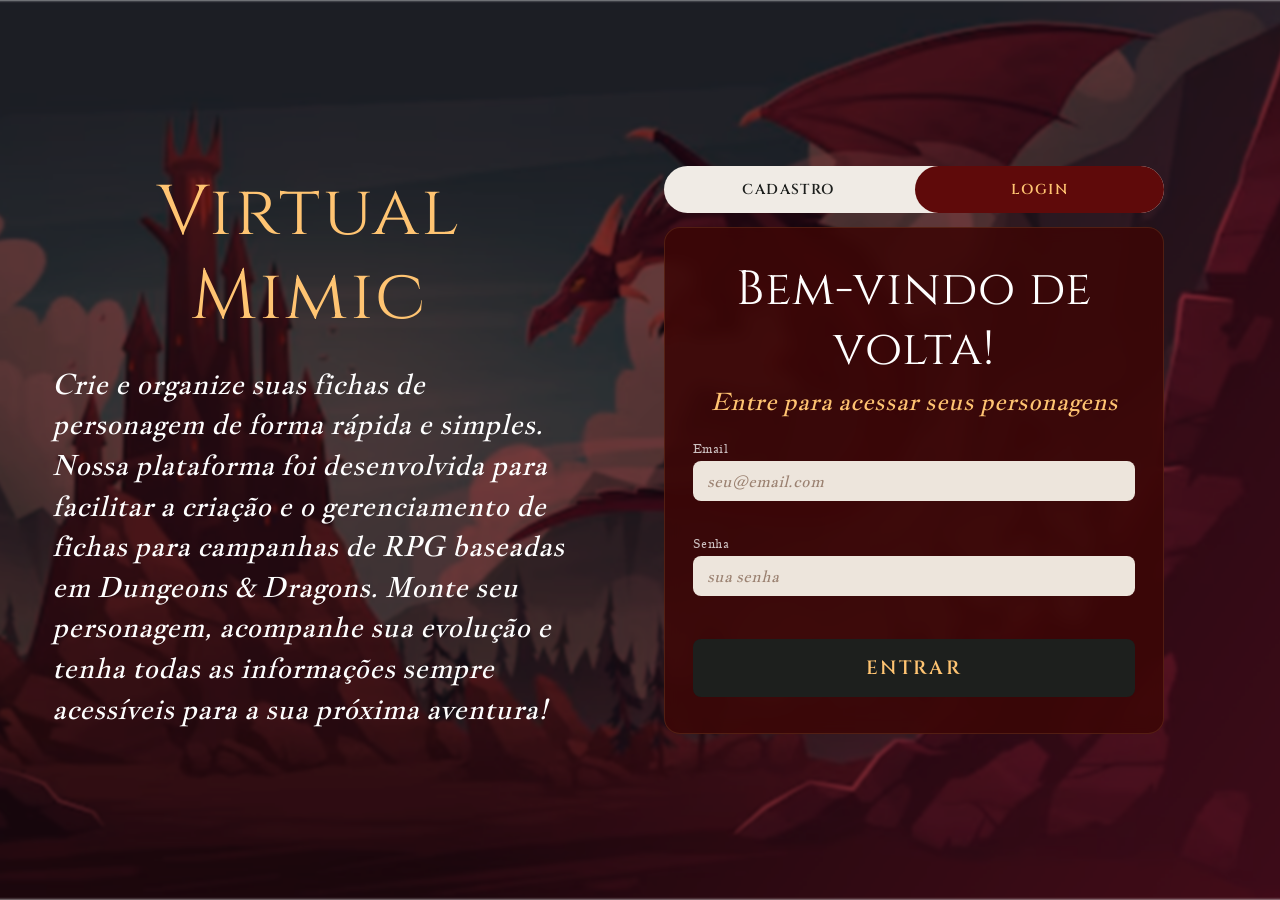
==== src/main/resources/static/frontend/index.html @ af2a7819 "Refactoring project structure (frontend)" ====
<!DOCTYPE html>
<html lang="pt-BR">
<head>
  <meta charset="UTF-8">
  <meta name="viewport" content="width=device-width, initial-scale=1.0">
  <title>Virtual Mimic - Pagina inicial</title>
  <link rel="preconnect" href="https://fonts.googleapis.com">
  <link rel="preconnect" href="https://fonts.gstatic.com" crossorigin>
  <link href="https://fonts.googleapis.com/css2?family=IM+Fell+DW+Pica+SC&family=Jacques+Francois&family=Cinzel:wght@400;600;700&family=Crimson+Text:ital,wght@0,400;0,600;1,400;1,600&display=swap" rel="stylesheet">
  <link rel="stylesheet" href="css/style.css">
</head>
<body>

  <main class="auth-layout" role="main">

    <section class="left-panel" aria-label="Apresentação">
      <h1 class="brand-title">Virtual Mimic</h1>
      <p class="brand-desc">
        Crie e organize suas fichas de personagem de forma rápida e simples.
        Nossa plataforma foi desenvolvida para facilitar a criação e o gerenciamento
        de fichas para campanhas de RPG baseadas em Dungeons &amp; Dragons.
        Monte seu personagem, acompanhe sua evolução e tenha todas as informações
        sempre acessíveis para a sua próxima aventura!
      </p>
    </section>

    <section class="right-panel" aria-label="Acesso">

      <div class="tab-switcher" role="tablist" aria-label="Modo de acesso">
        <button class="tab" role="tab" data-tab="register"
                aria-controls="register-form" aria-selected="false">
          CADASTRO
        </button>
        <button class="tab active" role="tab" data-tab="login"
                aria-controls="login-form" aria-selected="true">
          LOGIN
        </button>
      </div>

      <div class="auth-card">

        <header class="card-header">
          <h2 class="card-title" id="card-title">Bem-vindo de volta!</h2>
          <p class="card-subtitle" id="card-subtitle">Entre para acessar seus personagens</p>
        </header>

        <form id="login-form" class="form" novalidate aria-label="Login">

          <div class="field">
            <label class="label" for="login-email">Email</label>
            <input class="input" type="email" id="login-email"
                   placeholder="seu@email.com"
                   autocomplete="email" required>
            <span class="field-error" id="login-email-err" aria-live="polite"></span>
          </div>

          <div class="field">
            <label class="label" for="login-password">Senha</label>
            <input class="input" type="password" id="login-password"
                   placeholder="sua senha"
                   autocomplete="current-password" required minlength="8">
            <span class="field-error" id="login-password-err" aria-live="polite"></span>
          </div>

          <div class="form-alert hidden" id="login-alert" role="alert"></div>

          <button class="btn-submit" type="submit" id="login-submit">
            Entrar
          </button>

        </form>

        <form id="register-form" class="form hidden" novalidate aria-label="Cadastro">

          <div class="field">
            <label class="label" for="reg-name">Nome de usuário</label>
            <input class="input" type="text" id="reg-name"
                   placeholder="seu nome"
                   autocomplete="name" required minlength="2" maxlength="100">
            <span class="field-error" id="reg-name-err" aria-live="polite"></span>
          </div>

          <div class="field">
            <label class="label" for="reg-email">Email</label>
            <input class="input" type="email" id="reg-email"
                   placeholder="seu@email.com"
                   autocomplete="email" required>
            <span class="field-error" id="reg-email-err" aria-live="polite"></span>
          </div>

          <div class="field">
            <label class="label" for="reg-password">Senha</label>
            <input class="input" type="password" id="reg-password"
                   placeholder="sua senha"
                   autocomplete="new-password" required minlength="8">
            <span class="field-error" id="reg-password-err" aria-live="polite"></span>
          </div>

          <div class="field">
            <label class="label" for="reg-confirm">Confirme sua senha</label>
            <input class="input" type="password" id="reg-confirm"
                   placeholder="digite sua senha novamente"
                   autocomplete="new-password" required minlength="8">
            <span class="field-error" id="reg-confirm-err" aria-live="polite"></span>
          </div>

          <div class="form-alert hidden" id="register-alert" role="alert"></div>

          <button class="btn-submit" type="submit" id="register-submit">
            Cadastrar
          </button>

        </form>

      </div>
    </section>

  </main>

  <script src="js/api.js"></script>
  <script src="js/auth.js"></script>
</body>
</html>
---- src/main/resources/static/frontend/css/style.css ----
:root {
  --clr-bg:          #5F0A0A;
  --clr-gold-light:  #FFC472;
  --clr-gold-dark:   #BF8C46;
  --clr-white:       #FEFEFE;
  --clr-dark:        #1D1F1D;

  --accent:          var(--clr-gold-light);
  --accent-hover:    #ffcf88;
  --accent-dim:      var(--clr-gold-dark);

  --card-bg:         rgba(60, 6, 6, 0.88);

  --tab-container-bg:  #f0ebe5;
  --tab-active-bg:     var(--clr-bg);
  --tab-active-text:   var(--clr-gold-light);
  --tab-inactive-text: var(--clr-dark);

  --input-bg:           #ede5dc;
  --input-text:         var(--clr-dark);
  --input-placeholder:  #9a8070;
  --input-focus-shadow: 0 0 0 2px rgba(255, 196, 114, 0.45);

  --left-title:  var(--clr-gold-light);
  --left-body:   var(--clr-white);

  --error:      #e05050;
  --error-bg:   rgba(224, 80, 80, 0.12);
  --success:    #4fa86b;
  --success-bg: rgba(79, 168, 107, 0.12);

  --radius-input: 8px;
  --radius-card:  16px;
  --radius-pill:  999px;
  --transition:   180ms ease;

  --font-display: 'IM Fell DW Pica SC', 'Cinzel', serif;
  --font-body:    'Jacques Francois', 'Crimson Text', Georgia, serif;
}

*, *::before, *::after { box-sizing: border-box; margin: 0; padding: 0; }

html { font-size: 16px; }

body {
  font-family: var(--font-body);
  min-height: 100vh;
  color: var(--left-body);
  background: url('../assets/background_cadastro.svg') center center / cover no-repeat fixed;
}

.hidden { display: none !important; }

.auth-layout {
  display: flex;
  min-height: 100vh;
  align-items: center;
}

.left-panel {
  flex: 0 0 45%;
  padding: 60px 10px 60px 52px;
  display: flex;
  flex-direction: column;
  justify-content: center;
  align-items: flex-end;
  text-align: left;
  gap: 24px;
}

.brand-title {
  font-family: var(--font-display);
  font-size: 4.4rem;
  font-weight: 400;
  color: var(--left-title);
  letter-spacing: 0.03em;
  line-height: 1.2;
  width: 100%;
  max-width: 680px;
  text-align: center;
}

.brand-desc {
  font-family: var(--font-body);
  font-size: 1.75rem;
  line-height: 1.45;
  color: var(--left-body);
  font-style: italic;
  width: 100%;
  max-width: 680px;
}

.right-panel {
  flex: 0 0 55%;
  display: flex;
  flex-direction: column;
  align-items: center;
  justify-content: center;
  padding: 60px 52px 60px 24px;
  gap: 14px;
}

.tab-switcher {
  display: flex;
  background: var(--tab-container-bg);
  border-radius: var(--radius-pill);
  padding: 0px;
  width: 100%;
  max-width: 500px;
  gap: 2px;
}

.tab {
  flex: 1;
  padding: 14px 24px;
  background: transparent;
  border: none;
  border-radius: var(--radius-pill);
  color: var(--tab-inactive-text);
  font-family: var(--font-display);
  font-size: 0.90rem;
  font-weight: 600;
  letter-spacing: 0.10em;
  cursor: pointer;
  transition: background var(--transition), color var(--transition);
  white-space: nowrap;
}

.tab.active {
  background: var(--tab-active-bg);
  color: var(--tab-active-text);
}

.auth-card {
  width: 100%;
  max-width: 500px;
  background: var(--card-bg);
  border-radius: var(--radius-card);
  padding: 32px 28px 36px;
  backdrop-filter: blur(8px);
  -webkit-backdrop-filter: blur(8px);
  border: 1px solid rgba(191, 140, 70, 0.18);
}

.card-header {
  text-align: center;
  margin-bottom: 24px;
}

.card-title {
  font-family: var(--font-display);
  font-size: 3.00rem;
  font-weight: 400;
  color: var(--clr-white);
  letter-spacing: 0.02em;
  line-height: 1.25;
  margin-bottom: 6px;
}

.card-subtitle {
  font-family: var(--font-body);
  font-size: 1.50rem;
  color: var(--accent);
  font-style: italic;
}

.form {
  display: flex;
  flex-direction: column;
  gap: 14px;
}

.field {
  display: flex;
  flex-direction: column;
  gap: 5px;
}

.label {
  font-family: var(--font-body);
  font-size: 0.78rem;
  font-weight: 400;
  color: rgba(254, 254, 254, 0.75);
  letter-spacing: 0.04em;
}

.input {
  width: 100%;
  background: var(--input-bg);
  border: none;
  border-radius: var(--radius-input);
  padding: 10px 14px;
  color: var(--input-text);
  font-family: var(--font-body);
  font-size: 1rem;
  outline: none;
  transition: box-shadow var(--transition);
  -webkit-appearance: none;
  appearance: none;
}

.input::placeholder {
  color: var(--input-placeholder);
  font-style: italic;
}

.input:focus {
  box-shadow: var(--input-focus-shadow);
}

.input.error {
  box-shadow: 0 0 0 2px rgba(224, 80, 80, 0.5);
}

.field-error {
  font-size: 0.8rem;
  color: var(--error);
  min-height: 1rem;
  font-style: italic;
}

.form-alert {
  padding: 9px 14px;
  border-radius: var(--radius-input);
  font-size: 0.9rem;
  font-style: italic;
  text-align: center;
}

.form-alert.alert-error {
  background: var(--error-bg);
  color: var(--error);
  border: 1px solid rgba(224, 80, 80, 0.25);
}

.form-alert.alert-success {
  background: var(--success-bg);
  color: var(--success);
  border: 1px solid rgba(79, 168, 107, 0.25);
}

.btn-submit {
  width: 100%;
  margin-top: 8px;
  padding: 16px 24px;
  background: var(--clr-dark);
  border: none;
  border-radius: var(--radius-input);
  color: var(--clr-gold-light);
  font-family: var(--font-display);
  font-size: 1.2rem;
  font-weight: 600;
  letter-spacing: 0.12em;
  text-transform: uppercase;
  cursor: pointer;
  transition: background var(--transition), transform var(--transition), opacity var(--transition);
}

.btn-submit:hover:not(:disabled) {
  background: #2a2e1a;
  transform: scale(1.04);
}

.btn-submit:disabled {
  opacity: 0.55;
  cursor: not-allowed;
}

.app-body {
  background: url('../assets/background_cadastro.svg') center center / cover no-repeat fixed;
  min-height: 100vh;
}

.topbar {
  position: sticky;
  top: 0;
  z-index: 100;
  background: rgba(13, 3, 3, 0.85);
  border-bottom: 1px solid rgba(255, 196, 114, 0.15);
  backdrop-filter: blur(8px);
}

.topbar-inner {
  max-width: 1200px;
  margin: 0 auto;
  padding: 0 32px;
  height: 58px;
  display: flex;
  align-items: center;
  justify-content: space-between;
}

.brand-sm {
  display: flex;
  align-items: center;
  gap: 8px;
}

.brand-icon { font-size: 1.2rem; }

.brand-title-sm {
  font-family: var(--font-display);
  font-size: 1.15rem;
  color: var(--accent);
  letter-spacing: 0.04em;
}

.user-info {
  display: flex;
  align-items: center;
  gap: 16px;
}

.user-greeting {
  font-family: var(--font-body);
  font-size: 0.9rem;
  color: rgba(254, 254, 254, 0.70);
  font-style: italic;
}

.btn-logout {
  padding: 6px 16px;
  background: transparent;
  border: 1px solid rgba(255, 196, 114, 0.35);
  border-radius: var(--radius-pill);
  color: var(--accent);
  font-family: var(--font-display);
  font-size: 0.70rem;
  font-weight: 400;
  letter-spacing: 0.08em;
  cursor: pointer;
  transition: border-color var(--transition), background var(--transition);
}

.btn-logout:hover {
  border-color: var(--accent);
  background: rgba(255, 196, 114, 0.08);
}

.app-main {
  max-width: 1200px;
  margin: 0 auto;
  padding: 40px 32px;
}

.page-header {
  display: flex;
  align-items: center;
  justify-content: space-between;
  margin-bottom: 32px;
  padding-bottom: 16px;
  border-bottom: 1px solid rgba(255, 196, 114, 0.15);
}

.page-title {
  font-family: var(--font-display);
  font-size: 1.6rem;
  color: var(--accent);
  letter-spacing: 0.04em;
}

.btn-primary {
  padding: 10px 22px;
  background: var(--clr-dark);
  border: none;
  border-radius: var(--radius-input);
  color: var(--accent);
  font-family: var(--font-display);
  font-size: 0.78rem;
  font-weight: 400;
  letter-spacing: 0.08em;
  cursor: pointer;
  transition: background var(--transition), box-shadow var(--transition);
}

.btn-primary:hover {
  background: #2a2e1a;
  box-shadow: 0 0 14px rgba(255, 196, 114, 0.25);
}

.characters-grid {
  display: grid;
  grid-template-columns: repeat(auto-fill, minmax(280px, 1fr));
  gap: 24px;
}

.empty-state {
  grid-column: 1 / -1;
  display: flex;
  flex-direction: column;
  align-items: center;
  justify-content: center;
  padding: 100px 24px;
  text-align: center;
  gap: 20px;
}

.empty-shield {
  width: 96px;
  height: 96px;
  opacity: 0.35;
}

.empty-title {
  font-family: var(--font-display);
  font-size: 1.3rem;
  color: var(--clr-white);
  letter-spacing: 0.04em;
  line-height: 1.4;
  max-width: 420px;
}

.character-card {
  background: var(--card-bg);
  border: 1px solid rgba(191, 140, 70, 0.22);
  border-radius: var(--radius-card);
  padding: 28px 22px 22px;
  display: flex;
  flex-direction: column;
  align-items: center;
  gap: 10px;
  backdrop-filter: blur(6px);
  cursor: pointer;
  transition: border-color var(--transition), box-shadow var(--transition);
}

.character-card:hover {
  border-color: rgba(255, 196, 114, 0.45);
  box-shadow: 0 4px 24px rgba(0, 0, 0, 0.40);
}

.card-class-icon {
  width: 64px;
  height: 64px;
  background: rgba(191, 140, 70, 0.15);
  border: 1px solid rgba(191, 140, 70, 0.30);
  border-radius: 50%;
  display: flex;
  align-items: center;
  justify-content: center;
  font-size: 1.6rem;
  margin-bottom: 4px;
}

.card-name {
  font-family: var(--font-display);
  font-size: 1.05rem;
  color: var(--accent);
  letter-spacing: 0.04em;
  text-align: center;
}

.card-meta {
  font-family: var(--font-body);
  font-size: 0.88rem;
  color: rgba(254, 254, 254, 0.60);
  font-style: italic;
  text-align: center;
}

.card-level {
  font-family: var(--font-display);
  font-size: 0.72rem;
  letter-spacing: 0.10em;
  color: var(--accent-dim);
  text-transform: uppercase;
  padding: 4px 14px;
  border: 1px solid rgba(191, 140, 70, 0.25);
  border-radius: var(--radius-pill);
  margin-top: 4px;
}

.card-divider {
  width: 100%;
  height: 1px;
  background: rgba(191, 140, 70, 0.12);
  margin: 4px 0;
}

.card-actions {
  display: flex;
  gap: 8px;
  width: 100%;
  margin-top: 4px;
}

.btn-card {
  flex: 1;
  padding: 8px;
  background: transparent;
  border: 1px solid rgba(255, 196, 114, 0.25);
  border-radius: var(--radius-input);
  color: var(--accent);
  font-family: var(--font-display);
  font-size: 0.68rem;
  letter-spacing: 0.08em;
  cursor: pointer;
  transition: background var(--transition), border-color var(--transition);
}

.btn-card:hover {
  background: rgba(255, 196, 114, 0.08);
  border-color: rgba(255, 196, 114, 0.50);
}

.btn-card.btn-card-danger {
  color: var(--error);
  border-color: rgba(224, 80, 80, 0.25);
}

.btn-card.btn-card-danger:hover {
  background: rgba(224, 80, 80, 0.08);
  border-color: rgba(224, 80, 80, 0.50);
}

@media (max-width: 768px) {
  .auth-layout {
    flex-direction: column;
    padding: 40px 24px;
    gap: 32px;
    align-items: stretch;
  }

  .left-panel {
    flex: none;
    padding: 0;
    align-items: center;
    text-align: center;
  }

  .brand-title { font-size: 2rem; }
  .brand-desc  { font-size: 0.95rem; }

  .right-panel {
    flex: none;
    padding: 0;
    width: 100%;
  }

  .tab-switcher,
  .auth-card  { max-width: 100%; }

  .page-header { flex-direction: column; align-items: flex-start; gap: 12px; }
  .topbar-inner { padding: 0 16px; }
  .app-main { padding: 28px 16px; }
}
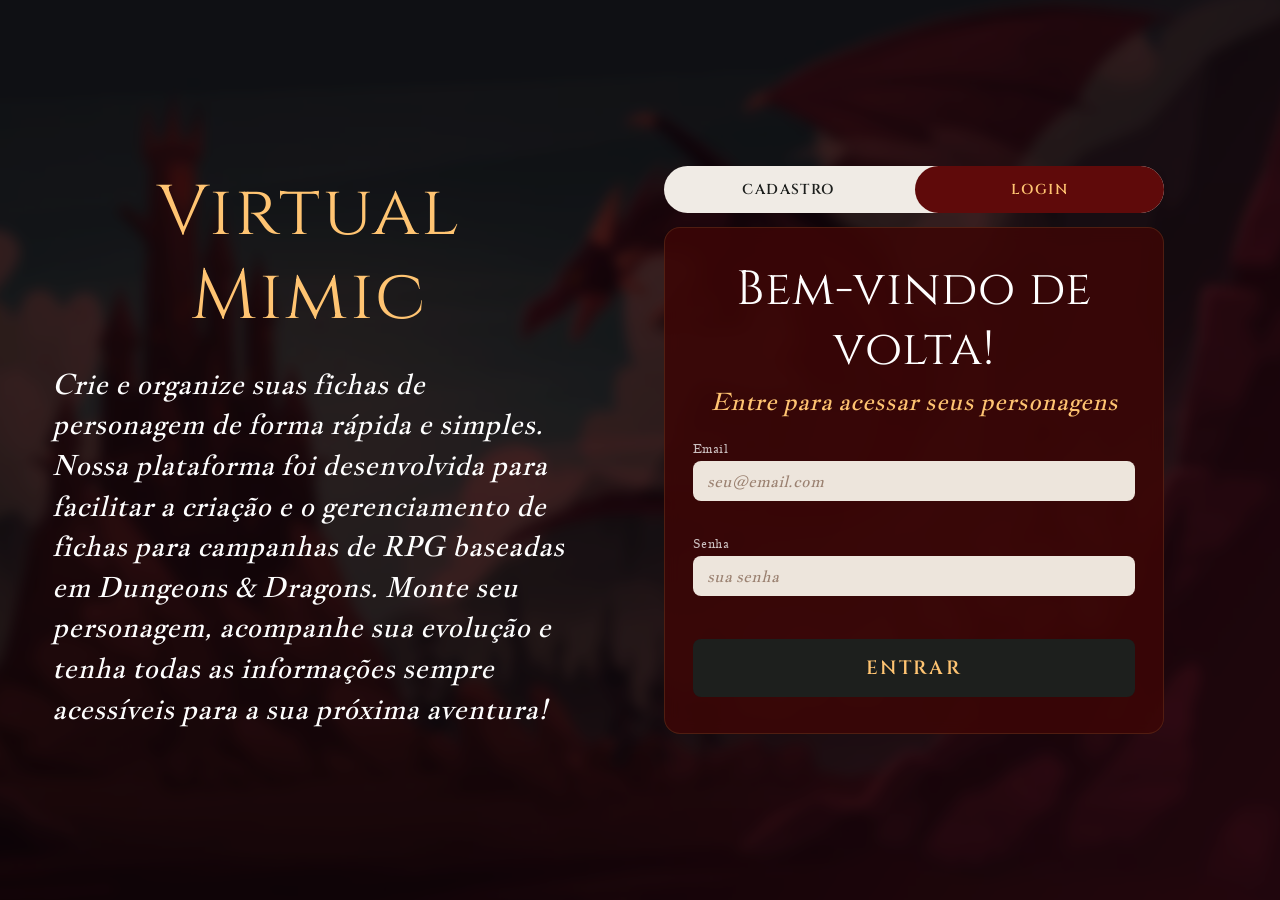
==== commit e19368d0: "Adding remaining screens for the character creation E2E" ====
--- a/src/main/resources/static/frontend/index.html
+++ b/src/main/resources/static/frontend/index.html
@@ -6,10 +6,10 @@
   <title>Virtual Mimic - Pagina inicial</title>
   <link rel="preconnect" href="https://fonts.googleapis.com">
   <link rel="preconnect" href="https://fonts.gstatic.com" crossorigin>
-  <link href="https://fonts.googleapis.com/css2?family=IM+Fell+DW+Pica+SC&family=Jacques+Francois&family=Cinzel:wght@400;600;700&family=Crimson+Text:ital,wght@0,400;0,600;1,400;1,600&display=swap" rel="stylesheet">
+  <link href="https://fonts.googleapis.com/css2?family=IM+Fell+DW+Pica+SC&family=Jacques+Francois&family=Cinzel:wght@400;600;700&family=Crimson+Text:ital,wght@0,400;0,600;1,400&display=swap" rel="stylesheet">
   <link rel="stylesheet" href="css/style.css">
 </head>
-<body>
+<body class="auth-body">
 
   <main class="auth-layout" role="main">
 
--- a/src/main/resources/static/frontend/css/style.css
+++ b/src/main/resources/static/frontend/css/style.css
@@ -6,7 +6,6 @@
   --clr-dark:        #1D1F1D;
 
   --accent:          var(--clr-gold-light);
-  --accent-hover:    #ffcf88;
   --accent-dim:      var(--clr-gold-dark);
 
   --card-bg:         rgba(60, 6, 6, 0.88);
@@ -34,6 +33,13 @@
   --radius-pill:  999px;
   --transition:   180ms ease;
 
+  --card-row-bg:   rgba(60, 6, 6, 0.92);
+  --card-grid-bg:  rgba(60, 6, 6, 0.92);
+  --btn-pill-bg:   rgba(80, 12, 12, 0.95);
+  --btn-pill-hover:rgba(120, 20, 20, 0.95);
+  --hero-text:     rgba(254, 254, 254, 0.92);
+  --divider-gold:  rgba(255, 196, 114, 0.45);
+
   --font-display: 'IM Fell DW Pica SC', 'Cinzel', serif;
   --font-body:    'Jacques Francois', 'Crimson Text', Georgia, serif;
 }
@@ -46,8 +52,33 @@
   font-family: var(--font-body);
   min-height: 100vh;
   color: var(--left-body);
-  background: url('../assets/background_cadastro.svg') center center / cover no-repeat fixed;
-}
+  background: #2a0707;
+}
+
+.auth-body,
+.app-body,
+.creation-body {
+  position: relative;
+  isolation: isolate;
+  min-height: 100vh;
+}
+
+.auth-body::before,
+.app-body::before,
+.creation-body::before {
+  content: '';
+  position: fixed;
+  inset: -20px;
+  z-index: -1;
+  background-position: center top;
+  background-size: cover;
+  background-repeat: no-repeat;
+  filter: blur(6px) brightness(0.55);
+}
+
+.auth-body::before     { background-image: url('../assets/background-cadastro.svg'); }
+.app-body::before      { background-image: url('../assets/background-menu.svg'); }
+.creation-body::before { background-image: url('../assets/background-personagem.svg'); }
 
 .hidden { display: none !important; }
 
@@ -104,7 +135,7 @@
   display: flex;
   background: var(--tab-container-bg);
   border-radius: var(--radius-pill);
-  padding: 0px;
+  padding: 0;
   width: 100%;
   max-width: 500px;
   gap: 2px;
@@ -266,11 +297,6 @@
   cursor: not-allowed;
 }
 
-.app-body {
-  background: url('../assets/background_cadastro.svg') center center / cover no-repeat fixed;
-  min-height: 100vh;
-}
-
 .topbar {
   position: sticky;
   top: 0;
@@ -544,3 +570,1049 @@
   .topbar-inner { padding: 0 16px; }
   .app-main { padding: 28px 16px; }
 }
+
+.creation-body {
+  color: var(--hero-text);
+}
+
+.creation-brand {
+  position: absolute;
+  top: 24px;
+  left: 32px;
+  font-family: var(--font-display);
+  font-size: 1.6rem;
+  color: var(--accent);
+  text-decoration: none;
+  letter-spacing: 0.04em;
+  z-index: 10;
+}
+
+.creation-brand .brand-m { color: var(--clr-white); }
+
+.creation-main {
+  max-width: 980px;
+  margin: 0 auto;
+  padding: 120px 32px 80px;
+}
+
+.creation-hero {
+  display: flex;
+  flex-direction: column;
+  align-items: center;
+  text-align: center;
+  margin-bottom: 28px;
+}
+
+.creation-hero[hidden] { display: none; }
+
+.creation-title {
+  font-family: var(--font-display);
+  font-size: 4rem;
+  color: var(--accent);
+  letter-spacing: 0.04em;
+  line-height: 1.1;
+}
+
+.creation-intro {
+  font-family: var(--font-body);
+  font-style: italic;
+  text-align: center;
+  max-width: 720px;
+  margin: 24px auto;
+  font-size: 1.1rem;
+  line-height: 1.55;
+  color: var(--hero-text);
+}
+
+.creation-toolbar {
+  display: flex;
+  align-items: center;
+  gap: 24px;
+  margin-top: 8px;
+  width: 100%;
+  max-width: 720px;
+  justify-content: flex-start;
+}
+
+.creation-toolbar .creation-hint {
+  font-family: var(--font-display);
+  font-style: italic;
+  font-size: 1.05rem;
+  color: var(--accent-dim);
+  letter-spacing: 0.04em;
+}
+
+.btn-back {
+  font-family: var(--font-display);
+  font-size: 0.85rem;
+  letter-spacing: 0.1em;
+  padding: 8px 24px;
+  background: var(--btn-pill-bg);
+  color: var(--accent);
+  border: 1px solid var(--divider-gold);
+  border-radius: var(--radius-input);
+  text-decoration: none;
+  cursor: pointer;
+  transition: background var(--transition);
+}
+
+.btn-back:hover { background: var(--btn-pill-hover); }
+
+.hero-detail {
+  display: flex;
+  flex-direction: column;
+  align-items: flex-start;
+  gap: 18px;
+  position: relative;
+}
+
+.hero-detail[hidden] { display: none; }
+
+.hero-detail .btn-escolher {
+  align-self: center;
+}
+
+.accordion-list {
+  list-style: none;
+  display: flex;
+  flex-direction: column;
+  gap: 14px;
+  margin: 32px 0;
+}
+
+.accordion-item {
+  background: var(--card-row-bg);
+  border-radius: var(--radius-card);
+  overflow: hidden;
+  transition: box-shadow var(--transition);
+}
+
+.accordion-item.selected {
+  box-shadow: 0 0 18px rgba(255, 196, 114, 0.30);
+}
+
+.accordion-header {
+  width: 100%;
+  display: grid;
+  grid-template-columns: 32px 1fr auto;
+  align-items: center;
+  gap: 16px;
+  padding: 18px 22px;
+  background: transparent;
+  border: none;
+  cursor: pointer;
+  color: var(--accent);
+  text-align: left;
+}
+
+.accordion-header .chev {
+  font-size: 1rem;
+  color: var(--accent);
+  transition: transform var(--transition);
+  justify-self: center;
+}
+
+.accordion-item.open .chev { transform: rotate(180deg); }
+
+.accordion-name {
+  font-family: var(--font-display);
+  font-size: 1.6rem;
+  letter-spacing: 0.04em;
+  color: var(--accent);
+}
+
+.btn-choose {
+  padding: 8px 22px;
+  background: var(--btn-pill-bg);
+  color: var(--accent);
+  border: 1px solid var(--divider-gold);
+  border-radius: var(--radius-input);
+  font-family: var(--font-display);
+  font-size: 0.78rem;
+  letter-spacing: 0.1em;
+  cursor: pointer;
+  user-select: none;
+  transition: background var(--transition);
+}
+
+.btn-choose:hover { background: var(--btn-pill-hover); }
+
+.accordion-item.selected .btn-choose {
+  background: var(--accent);
+  color: var(--clr-dark);
+  border-color: var(--accent);
+}
+
+.accordion-panel[hidden] { display: none; }
+
+.accordion-divider {
+  height: 1px;
+  background: var(--divider-gold);
+  margin: 0 22px;
+}
+
+.accordion-body {
+  display: grid;
+  grid-template-columns: 1.4fr 1fr;
+  gap: 32px;
+  padding: 20px 22px 24px;
+}
+
+.acc-desc p {
+  font-family: var(--font-body);
+  font-size: 0.95rem;
+  line-height: 1.55;
+  margin-bottom: 10px;
+  color: var(--hero-text);
+}
+
+.acc-traits h3 {
+  font-family: var(--font-display);
+  color: var(--accent);
+  font-size: 1.3rem;
+  letter-spacing: 0.04em;
+  margin-bottom: 10px;
+  padding-bottom: 6px;
+  border-bottom: 1px solid var(--divider-gold);
+  text-align: center;
+}
+
+.acc-traits ul {
+  list-style: disc;
+  padding-left: 18px;
+  font-family: var(--font-body);
+  font-size: 0.88rem;
+  line-height: 1.5;
+  color: var(--hero-text);
+}
+
+.acc-traits ul li { margin-bottom: 6px; }
+
+.acc-traits ul li strong {
+  color: var(--accent);
+  font-weight: 600;
+}
+
+.class-grid {
+  list-style: none;
+  display: grid;
+  grid-template-columns: repeat(auto-fit, minmax(200px, 1fr));
+  gap: 24px;
+  margin: 32px auto;
+  max-width: 760px;
+}
+
+.class-grid[hidden] { display: none; }
+
+.class-card {
+  background: var(--card-grid-bg);
+  border: 1px solid var(--divider-gold);
+  border-radius: var(--radius-card);
+  padding: 18px 14px 14px;
+  display: flex;
+  flex-direction: column;
+  align-items: center;
+  gap: 12px;
+  min-height: 260px;
+  transition: box-shadow var(--transition), border-color var(--transition);
+}
+
+.class-card.selected {
+  box-shadow: 0 0 22px rgba(255, 196, 114, 0.35);
+  border-color: var(--accent);
+}
+
+.class-name {
+  font-family: var(--font-display);
+  color: var(--accent);
+  font-size: 1.15rem;
+  letter-spacing: 0.06em;
+  text-align: center;
+}
+
+.class-icon {
+  width: 140px;
+  height: 140px;
+  object-fit: contain;
+  display: block;
+  flex: 0 0 auto;
+  filter: drop-shadow(0 2px 4px rgba(0, 0, 0, 0.4));
+}
+
+
+.btn-details,
+.btn-escolher {
+  font-family: var(--font-display);
+  letter-spacing: 0.1em;
+  background: var(--btn-pill-bg);
+  color: var(--accent);
+  border: 1px solid var(--divider-gold);
+  border-radius: var(--radius-input);
+  cursor: pointer;
+  transition: background var(--transition);
+}
+
+.btn-details:hover,
+.btn-escolher:hover { background: var(--btn-pill-hover); }
+
+.btn-details { padding: 6px 22px; font-size: 0.78rem; }
+.btn-escolher { padding: 14px 56px; font-size: 1.5rem; letter-spacing: 0.12em; }
+
+.class-detail[hidden] { display: none; }
+
+.detail-grid {
+  display: grid;
+  grid-template-columns: 1.1fr 1fr;
+  gap: 36px;
+  margin-top: 16px;
+}
+
+.detail-left h2,
+.detail-right h2 {
+  font-family: var(--font-display);
+  color: var(--accent);
+  font-size: 1.5rem;
+  letter-spacing: 0.04em;
+  border-bottom: 1px solid var(--divider-gold);
+  padding-bottom: 4px;
+  margin: 18px 0 10px;
+  text-align: center;
+}
+
+.detail-left h3,
+.detail-right h3 {
+  font-family: var(--font-display);
+  color: var(--accent);
+  font-size: 1.1rem;
+  letter-spacing: 0.04em;
+  margin: 16px 0 6px;
+}
+
+.detail-left p,
+.detail-right p {
+  font-family: var(--font-body);
+  font-size: 0.95rem;
+  line-height: 1.55;
+  margin-bottom: 10px;
+}
+
+.detail-bullets {
+  list-style: disc;
+  padding-left: 18px;
+  font-family: var(--font-body);
+  font-size: 0.92rem;
+  line-height: 1.5;
+}
+
+.detail-bullets li { margin-bottom: 8px; }
+.detail-bullets strong { color: var(--accent); font-weight: 600; }
+
+.level-table-wrap { overflow-x: auto; }
+
+.level-table {
+  width: 100%;
+  border-collapse: collapse;
+  background: rgba(60, 6, 6, 0.55);
+  border: 1px solid var(--divider-gold);
+  font-family: var(--font-body);
+  font-size: 0.82rem;
+  color: var(--hero-text);
+}
+
+.level-table caption {
+  font-family: var(--font-display);
+  color: var(--accent);
+  font-size: 1.25rem;
+  padding: 8px 0;
+  caption-side: top;
+  letter-spacing: 0.04em;
+}
+
+.level-table th,
+.level-table td {
+  border: 1px solid rgba(255, 196, 114, 0.18);
+  padding: 6px 8px;
+  text-align: center;
+  vertical-align: middle;
+}
+
+.level-table thead {
+  background: rgba(80, 12, 12, 0.95);
+  color: var(--accent);
+  font-family: var(--font-display);
+  font-size: 0.8rem;
+  letter-spacing: 0.04em;
+}
+
+.skills-panel {
+  background: var(--card-row-bg);
+  border-radius: var(--radius-card);
+  padding: 24px 28px 28px;
+  max-width: 680px;
+  margin: 32px auto 0;
+}
+
+.skills-header {
+  display: flex;
+  justify-content: space-between;
+  align-items: baseline;
+  margin-bottom: 12px;
+  padding-bottom: 8px;
+  border-bottom: 1px solid var(--divider-gold);
+}
+
+.skills-header h2 {
+  font-family: var(--font-display);
+  color: var(--accent);
+  font-size: 1.6rem;
+  letter-spacing: 0.04em;
+}
+
+.skills-counter {
+  font-family: var(--font-display);
+  color: var(--accent);
+  font-size: 1.2rem;
+  letter-spacing: 0.04em;
+}
+
+.skills-list { list-style: none; }
+
+.skill-row {
+  display: grid;
+  grid-template-columns: 1fr auto 32px;
+  align-items: center;
+  gap: 16px;
+  padding: 7px 4px;
+  font-family: var(--font-display);
+  color: var(--accent);
+  font-size: 1rem;
+  letter-spacing: 0.04em;
+}
+
+.skill-name { color: var(--accent); }
+.skill-attr { color: var(--accent-dim); margin-left: 4px; }
+
+.skill-mod {
+  font-family: var(--font-body);
+  font-style: italic;
+  color: var(--hero-text);
+}
+
+.skill-check {
+  display: inline-flex;
+  align-items: center;
+  cursor: pointer;
+  justify-self: center;
+}
+
+.skill-check input {
+  position: absolute;
+  opacity: 0;
+  pointer-events: none;
+}
+
+.skill-check .box {
+  display: inline-block;
+  width: 18px;
+  height: 18px;
+  border: 1px solid var(--accent);
+  border-radius: 3px;
+  background: transparent;
+  transition: background var(--transition);
+}
+
+.skill-check input:checked + .box {
+  background: var(--accent);
+  box-shadow: inset 0 0 0 3px var(--card-row-bg);
+}
+
+.skill-row:not(.available) .skill-check { visibility: hidden; }
+
+.skills-actions {
+  display: flex;
+  justify-content: center;
+  margin-top: 20px;
+}
+
+.finals-toolbar {
+  display: flex;
+  justify-content: space-between;
+  align-items: center;
+  margin: 24px 0 32px;
+}
+
+.btn-forward {
+  font-family: var(--font-display);
+  font-size: 0.95rem;
+  letter-spacing: 0.1em;
+  padding: 10px 28px;
+  background: var(--btn-pill-bg);
+  color: var(--accent);
+  border: 1px solid var(--divider-gold);
+  border-radius: var(--radius-input);
+  text-decoration: none;
+  cursor: pointer;
+  transition: background var(--transition);
+}
+
+.btn-forward:hover { background: var(--btn-pill-hover); }
+
+.finals-basics {
+  display: grid;
+  grid-template-columns: 1fr 1fr;
+  gap: 20px 28px;
+  margin-top: 24px;
+}
+
+.finals-field {
+  display: flex;
+  flex-direction: column;
+  gap: 8px;
+}
+
+.finals-field--full { grid-column: 1 / -1; }
+
+.finals-label {
+  font-family: var(--font-display);
+  color: var(--accent);
+  font-size: 1.1rem;
+  letter-spacing: 0.04em;
+}
+
+.finals-input,
+.finals-textarea {
+  width: 100%;
+  background: var(--card-row-bg);
+  border: 1px solid var(--divider-gold);
+  border-radius: var(--radius-input);
+  padding: 12px 16px;
+  color: var(--hero-text);
+  font-family: var(--font-body);
+  font-size: 1rem;
+  outline: none;
+  transition: border-color var(--transition), box-shadow var(--transition);
+}
+
+.finals-input::placeholder,
+.finals-textarea::placeholder {
+  color: var(--accent-dim);
+  font-style: italic;
+}
+
+.finals-input:focus,
+.finals-textarea:focus {
+  border-color: var(--accent);
+  box-shadow: 0 0 0 2px rgba(255, 196, 114, 0.25);
+}
+
+.finals-textarea {
+  resize: vertical;
+  min-height: 80px;
+  line-height: 1.5;
+}
+
+.finals-story {
+  background: var(--card-row-bg);
+  border-radius: var(--radius-card);
+  padding: 28px 28px 32px;
+  display: flex;
+  flex-direction: column;
+  gap: 22px;
+  margin-bottom: 32px;
+}
+
+.finals-story .finals-textarea {
+  min-height: 160px;
+  background: rgba(40, 4, 4, 0.6);
+}
+
+@media (max-width: 720px) {
+  .finals-basics { grid-template-columns: 1fr; }
+  .finals-toolbar { flex-direction: row; }
+}
+
+@media (max-width: 820px) {
+  .creation-main { padding: 100px 20px 60px; }
+  .creation-title { font-size: 2.6rem; }
+  .creation-intro { font-size: 1rem; }
+  .detail-grid { grid-template-columns: 1fr; gap: 24px; }
+}
+
+@media (max-width: 600px) {
+  .creation-brand { top: 16px; left: 18px; font-size: 1.2rem; }
+  .accordion-header { grid-template-columns: 24px 1fr auto; gap: 10px; padding: 14px 16px; }
+  .accordion-name { font-size: 1.15rem; }
+  .accordion-body { grid-template-columns: 1fr; gap: 18px; padding: 16px; }
+  .btn-choose { padding: 6px 14px; font-size: 0.72rem; }
+  .btn-escolher { padding: 12px 36px; font-size: 1.2rem; }
+  .skills-panel { padding: 18px; }
+  .skill-row { grid-template-columns: 1fr auto 28px; font-size: 0.88rem; }
+  .creation-toolbar { flex-direction: column; align-items: flex-start; gap: 12px; }
+}
+
+.banner-stage {
+  display: flex;
+  flex-direction: column;
+  align-items: center;
+  gap: 32px;
+  margin-top: 48px;
+}
+
+.char-banner {
+  position: relative;
+  width: 220px;
+  padding: 28px 18px 60px;
+  background: var(--card-bg);
+  text-align: center;
+  clip-path: polygon(0 0, 100% 0, 100% 92%, 50% 100%, 0 92%);
+  cursor: pointer;
+  transition: transform var(--transition);
+  text-decoration: none;
+  display: block;
+}
+
+.char-banner:hover { transform: translateY(-3px); }
+
+.char-banner-top {
+  position: absolute;
+  top: -8px;
+  left: 14px;
+  right: 14px;
+  height: 10px;
+  background: var(--accent);
+  border-radius: 3px;
+}
+
+.char-banner-delete {
+  position: absolute;
+  top: 14px;
+  right: 12px;
+  width: 24px;
+  height: 24px;
+  background: rgba(0, 0, 0, 0.35);
+  color: var(--accent);
+  border: 1px solid var(--divider-gold);
+  border-radius: 50%;
+  font-size: 1rem;
+  line-height: 1;
+  cursor: pointer;
+  display: flex;
+  align-items: center;
+  justify-content: center;
+  padding: 0;
+  z-index: 2;
+}
+
+.char-banner-delete:hover {
+  background: rgba(224, 80, 80, 0.25);
+  border-color: var(--error);
+  color: var(--error);
+}
+
+.char-banner-name {
+  font-family: var(--font-display);
+  color: var(--accent);
+  font-size: 1.4rem;
+  letter-spacing: 0.06em;
+  margin-bottom: 16px;
+}
+
+.char-banner-icon {
+  width: 140px;
+  height: 140px;
+  object-fit: contain;
+  display: block;
+  margin: 0 auto;
+}
+
+.btn-criar-personagem {
+  padding: 14px 36px;
+  background: var(--btn-pill-bg);
+  border: 1px solid var(--divider-gold);
+  border-radius: var(--radius-input);
+  color: var(--accent);
+  font-family: var(--font-display);
+  font-size: 1rem;
+  letter-spacing: 0.08em;
+  text-decoration: none;
+  cursor: pointer;
+  transition: background var(--transition);
+}
+
+.btn-criar-personagem:hover { background: var(--btn-pill-hover); }
+
+.ficha-body {
+  position: relative;
+  isolation: isolate;
+  min-height: 100vh;
+  display: flex;
+  flex-direction: column;
+  color: var(--hero-text);
+}
+
+.ficha-body::before {
+  content: '';
+  position: fixed;
+  inset: -20px;
+  z-index: -1;
+  background: url('../assets/background-personagem.svg') center top / cover no-repeat;
+  filter: blur(6px) brightness(0.55);
+}
+
+.ficha-topbar {
+  display: flex;
+  justify-content: space-between;
+  align-items: center;
+  padding: 22px 36px;
+}
+
+.ficha-topbar .creation-brand {
+  position: static;
+  top: auto;
+  left: auto;
+}
+
+.ficha-main {
+  max-width: 1440px;
+  width: 100%;
+  margin: 0 auto;
+  padding: 0 24px;
+  flex: 1;
+  display: flex;
+  flex-direction: column;
+}
+
+.ficha-tabs {
+  display: flex;
+  gap: 6px;
+  justify-content: center;
+  margin-bottom: -2px;
+}
+
+.ficha-tab {
+  background: rgba(60, 6, 6, 0.55);
+  color: var(--accent-dim);
+  padding: 12px 28px;
+  border: none;
+  border-radius: 14px 14px 0 0;
+  font-family: var(--font-display);
+  font-size: 0.9rem;
+  letter-spacing: 0.06em;
+  cursor: pointer;
+  transition: background var(--transition), color var(--transition);
+}
+
+.ficha-tab:hover { background: rgba(80, 12, 12, 0.7); color: var(--accent); }
+
+.ficha-tab.active {
+  background: var(--clr-bg);
+  color: var(--accent);
+}
+
+.ficha-board {
+  background: #d9b97a;
+  border-radius: 16px 16px 0 0;
+  padding: 28px;
+  color: var(--clr-dark);
+  flex: 1;
+  display: flex;
+  flex-direction: column;
+}
+
+.ficha-grid {
+  display: grid;
+  grid-template-columns: 1fr 1.1fr 1fr;
+  gap: 18px;
+  flex: 1;
+}
+
+.ficha-col {
+  display: flex;
+  flex-direction: column;
+  gap: 16px;
+}
+
+.ficha-col > *:last-child { flex: 1; }
+
+.ficha-col > .ficha-stats:last-child { justify-content: space-around; }
+
+.ficha-col > .ficha-card-dark:last-child {
+  display: flex;
+  flex-direction: column;
+}
+.ficha-col > .ficha-card-dark:last-child > ul { flex: 1; justify-content: space-around; }
+
+.ficha-photo {
+  background: var(--clr-bg);
+  color: var(--accent);
+  font-family: var(--font-display);
+  font-size: 2rem;
+  letter-spacing: 0.04em;
+  height: 240px;
+  border-radius: var(--radius-card);
+  display: flex;
+  align-items: center;
+  justify-content: center;
+}
+
+.ficha-info,
+.ficha-stats {
+  background: #e6c490;
+  border-radius: var(--radius-card);
+  padding: 16px 18px;
+  display: flex;
+  flex-direction: column;
+  gap: 6px;
+  font-family: var(--font-display);
+  color: var(--clr-dark);
+  font-size: 0.95rem;
+}
+
+.info-row,
+.stat-row {
+  display: grid;
+  grid-template-columns: auto 1fr;
+  gap: 10px;
+  align-items: center;
+  border-bottom: 1px solid rgba(60, 6, 6, 0.35);
+  padding: 4px 0;
+  letter-spacing: 0.04em;
+}
+
+.info-row > span:last-child,
+.stat-row > span:last-child {
+  text-align: right;
+  font-family: var(--font-body);
+  font-style: italic;
+}
+
+.info-level {
+  margin-top: 10px;
+  text-align: center;
+  border-bottom: none;
+}
+
+.info-level-label {
+  display: block;
+  font-family: var(--font-display);
+  font-size: 1rem;
+  letter-spacing: 0.08em;
+  color: var(--clr-dark);
+}
+
+.level-stepper,
+.life-stepper {
+  display: flex;
+  align-items: center;
+  justify-content: center;
+  gap: 16px;
+  font-family: var(--font-display);
+}
+
+.level-stepper button,
+.life-stepper button {
+  background: transparent;
+  border: none;
+  color: var(--clr-dark);
+  font-size: 1.2rem;
+  cursor: pointer;
+  padding: 2px 8px;
+}
+
+.ficha-life-wrap {
+  display: flex;
+  flex-direction: column;
+  align-items: center;
+  gap: 6px;
+}
+
+.ficha-life-title {
+  font-family: var(--font-display);
+  color: var(--clr-dark);
+  font-size: 1.4rem;
+  letter-spacing: 0.04em;
+}
+
+.ficha-life {
+  width: 100%;
+  background: var(--clr-bg);
+  color: var(--accent);
+  border: 1px solid rgba(0, 0, 0, 0.45);
+  border-radius: var(--radius-card);
+  padding: 12px 18px;
+  text-align: center;
+}
+
+.ficha-life .life-stepper {
+  font-size: 1.4rem;
+}
+
+.ficha-life .life-stepper button { color: var(--accent); }
+
+.ficha-card-light {
+  background: #e6c490;
+  border-radius: var(--radius-card);
+  padding: 18px 20px;
+  color: var(--clr-dark);
+}
+
+.ficha-card-light h2,
+.ficha-card-dark h2 {
+  font-family: var(--font-display);
+  font-size: 1.6rem;
+  letter-spacing: 0.04em;
+  text-align: center;
+  margin-bottom: 14px;
+}
+
+.ficha-card-light h2 { color: var(--clr-bg); }
+
+.ficha-card-dark {
+  background: var(--clr-bg);
+  border-radius: var(--radius-card);
+  padding: 22px 22px 24px;
+  color: var(--accent);
+}
+
+.ficha-card-dark h2 { color: var(--accent); }
+
+.attr-grid {
+  display: grid;
+  grid-template-columns: 1fr 1fr;
+  gap: 22px 18px;
+  padding: 8px 4px 16px;
+}
+
+.attr-shield {
+  position: relative;
+  background: var(--clr-bg);
+  color: var(--clr-white);
+  font-family: var(--font-display);
+  width: 100%;
+  aspect-ratio: 1 / 1.15;
+  clip-path: polygon(0 0, 100% 0, 100% 70%, 50% 100%, 0 70%);
+  display: flex;
+  flex-direction: column;
+  align-items: center;
+  justify-content: center;
+  gap: 4px;
+  padding: 12px 6px 18px;
+}
+
+.attr-name {
+  font-size: 0.7rem;
+  letter-spacing: 0.06em;
+  color: var(--accent);
+}
+
+.attr-value {
+  font-size: 1.8rem;
+  font-weight: 600;
+  color: var(--clr-white);
+  line-height: 1;
+}
+
+.attr-mod {
+  position: absolute;
+  bottom: -14px;
+  left: 50%;
+  transform: translateX(-50%);
+  width: 34px;
+  height: 34px;
+  background: #6e3a3a;
+  border-radius: 50%;
+  display: flex;
+  align-items: center;
+  justify-content: center;
+  font-size: 0.85rem;
+  color: var(--clr-white);
+  border: 2px solid var(--clr-bg);
+}
+
+.saves-list {
+  list-style: none;
+  font-family: var(--font-display);
+  display: flex;
+  flex-direction: column;
+  gap: 6px;
+  letter-spacing: 0.04em;
+}
+
+.saves-list li {
+  display: flex;
+  align-items: center;
+  gap: 12px;
+}
+
+.saves-list label {
+  display: flex;
+  align-items: center;
+  gap: 8px;
+  flex: 1;
+  cursor: pointer;
+  color: var(--accent);
+}
+
+.saves-list input[type="checkbox"] {
+  appearance: none;
+  width: 14px;
+  height: 14px;
+  border: 1px solid var(--accent);
+  border-radius: 2px;
+  background: transparent;
+  cursor: pointer;
+}
+
+.saves-list input[type="checkbox"]:checked {
+  background: var(--accent);
+  box-shadow: inset 0 0 0 2px var(--clr-bg);
+}
+
+.saves-list span:last-child {
+  font-family: var(--font-body);
+  font-style: italic;
+  color: var(--hero-text);
+}
+
+.saves-furia {
+  margin-top: 16px;
+  padding-top: 14px;
+  border-top: 1px solid var(--divider-gold);
+  font-family: var(--font-display);
+  color: var(--accent);
+  letter-spacing: 0.04em;
+}
+
+.ficha-pericias ul {
+  list-style: none;
+  display: flex;
+  flex-direction: column;
+  gap: 6px;
+  font-family: var(--font-display);
+  letter-spacing: 0.04em;
+}
+
+.ficha-pericias li {
+  display: flex;
+  justify-content: space-between;
+  align-items: baseline;
+  color: var(--accent);
+  font-size: 0.95rem;
+}
+
+.ficha-pericias em {
+  color: var(--accent-dim);
+  font-style: normal;
+  margin-left: 4px;
+}
+
+.ficha-pericias li > span:last-child {
+  font-family: var(--font-body);
+  font-style: italic;
+  color: var(--hero-text);
+}
+
+@media (max-width: 880px) {
+  .ficha-grid { grid-template-columns: 1fr; }
+  .ficha-tabs { flex-wrap: wrap; }
+}
